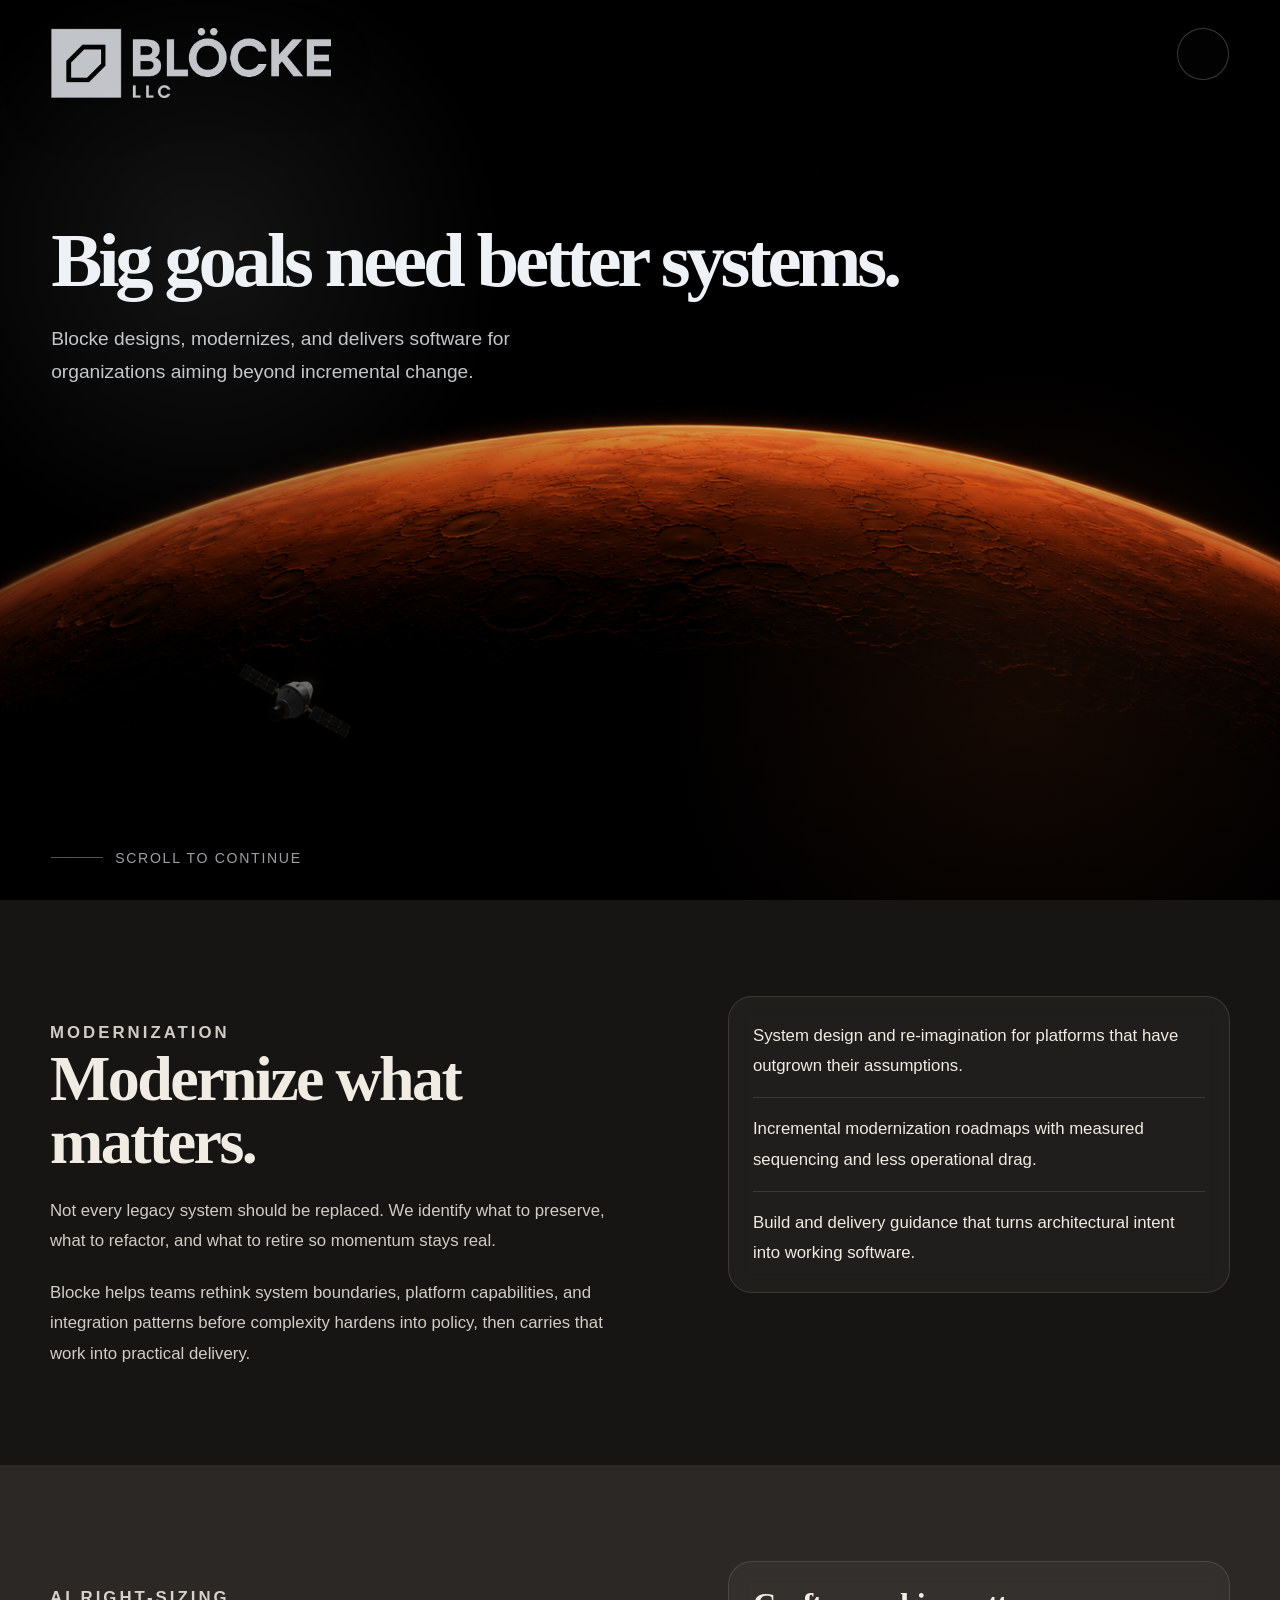
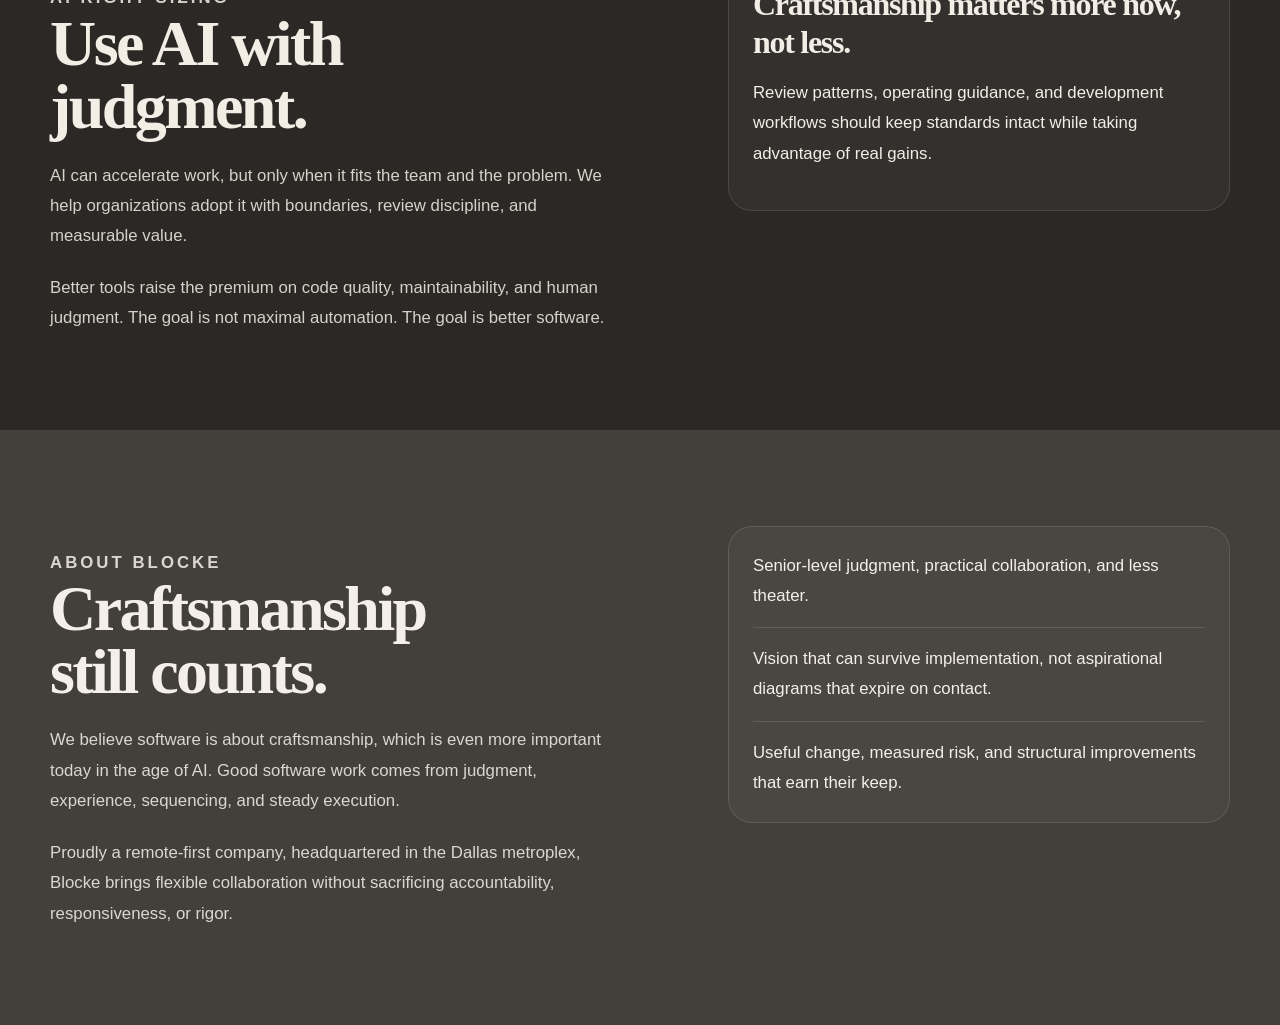
==== index.html @ 916a21bd "initial" ====
<!DOCTYPE html>
<html lang="en">
<head>
  <meta charset="UTF-8">
  <meta name="viewport" content="width=device-width, initial-scale=1.0">
  <title>Blocke, LLC</title>
  <meta name="description" content="Blocke designs, modernizes, and delivers software for organizations aiming beyond incremental change.">
  <style>
    :root {
      --hero-ink: #eef1f5;
      --hero-soft: rgba(238, 241, 245, 0.82);
      --line: rgba(255, 255, 255, 0.22);
      --glass: rgba(10, 10, 12, 0.26);
      --shadow: 0 28px 80px rgba(0, 0, 0, 0.36);
      --section-1: #171513;
      --section-2: #2b2825;
      --section-3: #433f3a;
      --section-4: #676058;
      --ink-dark: #171513;
      --ink-mid: rgba(23, 21, 19, 0.78);
      --content-max: 1180px;
    }

    * {
      box-sizing: border-box;
    }

    html {
      scroll-behavior: smooth;
    }

    body {
      margin: 0;
      min-height: 100vh;
      background: #020202;
      color: var(--hero-ink);
      font-family: "Avenir Next", "Segoe UI", sans-serif;
    }

    a {
      color: inherit;
      text-decoration: none;
    }

    button {
      font: inherit;
      color: inherit;
    }

    .hero {
      position: relative;
      min-height: 100vh;
      overflow: hidden;
      background:
        linear-gradient(180deg, rgba(0, 0, 0, 0.1) 0%, rgba(0, 0, 0, 0.14) 54%, rgba(0, 0, 0, 0.5) 100%),
        linear-gradient(90deg, rgba(0, 0, 0, 0.46) 0%, rgba(0, 0, 0, 0.16) 32%, rgba(0, 0, 0, 0.02) 58%, rgba(0, 0, 0, 0.08) 100%),
        url("assets/mars3.png") center center / cover no-repeat;
    }

    .hero::before {
      content: "";
      position: absolute;
      inset: 0;
      background:
        radial-gradient(circle at 16% 28%, rgba(255, 255, 255, 0.08), transparent 24%),
        radial-gradient(circle at 80% 80%, rgba(229, 99, 38, 0.12), transparent 28%);
      pointer-events: none;
    }

    .hero::after {
      content: "";
      position: absolute;
      inset: 0;
      background: linear-gradient(180deg, rgba(0, 0, 0, 0) 62%, rgba(0, 0, 0, 0.48) 100%);
      pointer-events: none;
    }

    .hero-inner {
      position: relative;
      z-index: 1;
      min-height: 100vh;
      display: flex;
      flex-direction: column;
      justify-content: space-between;
      padding: 28px clamp(22px, 4vw, 52px) 34px;
    }

    .hero-top {
      display: flex;
      align-items: flex-start;
      justify-content: space-between;
      gap: 24px;
    }

    .brand {
      width: min(24vw, 280px);
      min-width: 170px;
      opacity: 0.9;
      filter: drop-shadow(0 10px 28px rgba(0, 0, 0, 0.3));
    }

    .menu-button {
      position: relative;
      z-index: 3;
      display: inline-flex;
      flex-direction: column;
      justify-content: center;
      gap: 6px;
      width: 52px;
      height: 52px;
      padding: 0 14px;
      border: 1px solid var(--line);
      border-radius: 999px;
      background: var(--glass);
      box-shadow: var(--shadow);
      backdrop-filter: blur(14px);
      -webkit-backdrop-filter: blur(14px);
      cursor: pointer;
    }

    .menu-button span {
      display: block;
      height: 1.5px;
      background: var(--hero-ink);
      border-radius: 999px;
      transition: transform 180ms ease, opacity 180ms ease;
    }

    .menu-button[aria-expanded="true"] span:nth-child(1) {
      transform: translateY(7.5px) rotate(45deg);
    }

    .menu-button[aria-expanded="true"] span:nth-child(2) {
      opacity: 0;
    }

    .menu-button[aria-expanded="true"] span:nth-child(3) {
      transform: translateY(-7.5px) rotate(-45deg);
    }

    .menu-panel {
      position: absolute;
      top: 92px;
      right: clamp(22px, 4vw, 52px);
      z-index: 2;
      width: min(320px, calc(100vw - 44px));
      padding: 18px;
      border: 1px solid rgba(255, 255, 255, 0.16);
      border-radius: 24px;
      background: rgba(6, 6, 7, 0.72);
      box-shadow: var(--shadow);
      backdrop-filter: blur(18px);
      -webkit-backdrop-filter: blur(18px);
      opacity: 0;
      pointer-events: none;
      transform: translateY(-8px);
      transition: opacity 180ms ease, transform 180ms ease;
    }

    .menu-panel.is-open {
      opacity: 1;
      pointer-events: auto;
      transform: translateY(0);
    }

    .menu-panel a {
      display: block;
      padding: 13px 14px;
      border-radius: 16px;
      color: rgba(238, 241, 245, 0.92);
      letter-spacing: 0.04em;
      transition: background 160ms ease;
    }

    .menu-panel a:hover {
      background: rgba(255, 255, 255, 0.08);
    }

    .hero-copy {
      max-width: min(980px, 86vw);
      margin-bottom: clamp(100px, 16vh, 180px);
      transform: translateY(-96px);
    }

    h1 {
      margin: 0;
      max-width: none;
      font-family: "Iowan Old Style", "Palatino Linotype", serif;
      font-size: clamp(2.2rem, 6vw, 4.8rem);
      line-height: 1;
      letter-spacing: -0.055em;
      white-space: nowrap;
    }

    .support {
      max-width: 36rem;
      margin: 22px 0 0;
      font-size: clamp(1rem, 1.8vw, 1.2rem);
      line-height: 1.75;
      color: var(--hero-soft);
    }

    .hero-foot {
      display: flex;
      align-items: center;
      gap: 12px;
      font-size: 0.88rem;
      letter-spacing: 0.12em;
      text-transform: uppercase;
      color: rgba(238, 241, 245, 0.66);
    }

    .hero-foot::before {
      content: "";
      width: 52px;
      height: 1px;
      background: rgba(238, 241, 245, 0.34);
    }

    .chapter {
      padding: 96px 24px;
    }

    .chapter-inner {
      width: min(100%, var(--content-max));
      margin: 0 auto;
      display: grid;
      grid-template-columns: minmax(0, 0.95fr) minmax(280px, 0.75fr);
      gap: 42px;
      align-items: start;
    }

    .chapter-copy h2,
    .chapter-quote,
    .teaser-card h3 {
      margin: 0;
      font-family: "Iowan Old Style", "Palatino Linotype", serif;
      letter-spacing: -0.04em;
    }

    .chapter-label {
      margin: 0 0 18px;
      font-size: 0.82rem;
      font-weight: 700;
      letter-spacing: 0.18em;
      text-transform: uppercase;
      opacity: 0.68;
    }

    .chapter-copy h2 {
      max-width: 13ch;
      font-size: clamp(2.4rem, 5vw, 4.3rem);
      line-height: 0.98;
    }

    .chapter-copy p,
    .teaser-card p,
    .chapter-list li {
      font-size: 1.05rem;
      line-height: 1.8;
    }

    .chapter-copy p {
      max-width: 36rem;
      margin: 22px 0 0;
      opacity: 0.86;
    }

    .chapter-side {
      display: grid;
      gap: 18px;
    }

    .chapter-list,
    .teaser-card {
      margin: 0;
      padding: 24px;
      border: 1px solid rgba(255, 255, 255, 0.12);
      border-radius: 24px;
      background: rgba(255, 255, 255, 0.04);
      backdrop-filter: blur(10px);
      -webkit-backdrop-filter: blur(10px);
    }

    .chapter-list {
      list-style: none;
    }

    .chapter-list li + li {
      margin-top: 16px;
      padding-top: 16px;
      border-top: 1px solid rgba(255, 255, 255, 0.12);
    }

    .chapter-quote {
      font-size: clamp(1.4rem, 3vw, 2rem);
      line-height: 1.18;
    }

    .chapter-1 {
      background: var(--section-1);
      color: #f0ebe3;
    }

    .chapter-2 {
      background: var(--section-2);
      color: #f2ede5;
    }

    .chapter-3 {
      background: var(--section-3);
      color: #f4f0e9;
    }

    .chapter-4 {
      background: var(--section-4);
      color: var(--ink-dark);
    }

    .chapter-4 .chapter-copy p,
    .chapter-4 .chapter-label,
    .chapter-4 .teaser-card p {
      color: var(--ink-mid);
      opacity: 1;
    }

    .chapter-4 .chapter-list,
    .chapter-4 .teaser-card {
      border-color: rgba(23, 21, 19, 0.14);
      background: rgba(255, 255, 255, 0.24);
    }

    .chapter-4 .chapter-list li + li {
      border-top-color: rgba(23, 21, 19, 0.12);
    }

    @media (max-width: 860px) {
      .hero {
        background-position: 58% center;
      }

      .hero-inner {
        padding-top: 22px;
      }

      .brand {
        width: min(48vw, 220px);
        min-width: 140px;
      }

      .menu-panel {
        top: 84px;
      }

      .hero-copy {
        max-width: 100%;
      }

      h1 {
        white-space: normal;
      }

      .chapter {
        padding: 72px 22px;
      }

      .chapter-inner {
        grid-template-columns: 1fr;
      }
    }
  </style>
</head>
<body>
  <main class="hero" id="top">
    <div class="hero-inner">
      <div class="hero-top">
        <img class="brand" src="assets/logo-overlay-light.png" alt="Blocke, LLC">
        <button class="menu-button" type="button" aria-label="Open menu" aria-expanded="false" aria-controls="menu-panel">
          <span></span>
          <span></span>
          <span></span>
        </button>
      </div>

      <nav class="menu-panel" id="menu-panel" aria-label="Section navigation">
        <a href="#modernization">Modernize what matters</a>
        <a href="#ai">Use AI with judgment</a>
        <a href="#about">Craftsmanship still counts</a>
      </nav>

      <section class="hero-copy" aria-label="Introduction">
        <h1>Big goals need better systems.</h1>
        <p class="support">
          Blocke designs, modernizes, and delivers software for organizations aiming
          beyond incremental change.
        </p>
      </section>

      <a class="hero-foot" href="#modernization">Scroll to continue</a>
    </div>
  </main>

  <section class="chapter chapter-1" id="modernization">
    <div class="chapter-inner">
      <div class="chapter-copy">
        <p class="chapter-label">Modernization</p>
        <h2>Modernize what matters.</h2>
        <p>
          Not every legacy system should be replaced. We identify what to preserve, what to refactor,
          and what to retire so momentum stays real.
        </p>
        <p>
          Blocke helps teams rethink system boundaries, platform capabilities, and integration patterns
          before complexity hardens into policy, then carries that work into practical delivery.
        </p>
      </div>
      <div class="chapter-side">
        <ul class="chapter-list">
          <li>System design and re-imagination for platforms that have outgrown their assumptions.</li>
          <li>Incremental modernization roadmaps with measured sequencing and less operational drag.</li>
          <li>Build and delivery guidance that turns architectural intent into working software.</li>
        </ul>
      </div>
    </div>
  </section>

  <section class="chapter chapter-2" id="ai">
    <div class="chapter-inner">
      <div class="chapter-copy">
        <p class="chapter-label">AI Right-Sizing</p>
        <h2>Use AI with judgment.</h2>
        <p>
          AI can accelerate work, but only when it fits the team and the problem. We help organizations
          adopt it with boundaries, review discipline, and measurable value.
        </p>
        <p>
          Better tools raise the premium on code quality, maintainability, and human judgment. The goal
          is not maximal automation. The goal is better software.
        </p>
      </div>
      <div class="chapter-side">
        <div class="teaser-card">
          <h3 class="chapter-quote">Craftsmanship matters more now, not less.</h3>
          <p>
            Review patterns, operating guidance, and development workflows should keep standards intact
            while taking advantage of real gains.
          </p>
        </div>
      </div>
    </div>
  </section>

  <section class="chapter chapter-3" id="about">
    <div class="chapter-inner">
      <div class="chapter-copy">
        <p class="chapter-label">About Blocke</p>
        <h2>Craftsmanship still counts.</h2>
        <p>
          We believe software is about craftsmanship, which is even more important today in the age of AI.
          Good software work comes from judgment, experience, sequencing, and steady execution.
        </p>
        <p>
          Proudly a remote-first company, headquartered in the Dallas metroplex, Blocke brings flexible
          collaboration without sacrificing accountability, responsiveness, or rigor.
        </p>
      </div>
      <div class="chapter-side">
        <ul class="chapter-list">
          <li>Senior-level judgment, practical collaboration, and less theater.</li>
          <li>Vision that can survive implementation, not aspirational diagrams that expire on contact.</li>
          <li>Useful change, measured risk, and structural improvements that earn their keep.</li>
        </ul>
      </div>
    </div>
  </section>

  <script>
    const button = document.querySelector(".menu-button");
    const panel = document.querySelector(".menu-panel");
    const links = document.querySelectorAll(".menu-panel a");

    if (button && panel) {
      button.addEventListener("click", () => {
        const next = button.getAttribute("aria-expanded") !== "true";
        button.setAttribute("aria-expanded", String(next));
        panel.classList.toggle("is-open", next);
      });

      links.forEach((link) => {
        link.addEventListener("click", () => {
          button.setAttribute("aria-expanded", "false");
          panel.classList.remove("is-open");
        });
      });

      document.addEventListener("click", (event) => {
        if (!panel.contains(event.target) && !button.contains(event.target)) {
          button.setAttribute("aria-expanded", "false");
          panel.classList.remove("is-open");
        }
      });
    }
  </script>
</body>
</html>
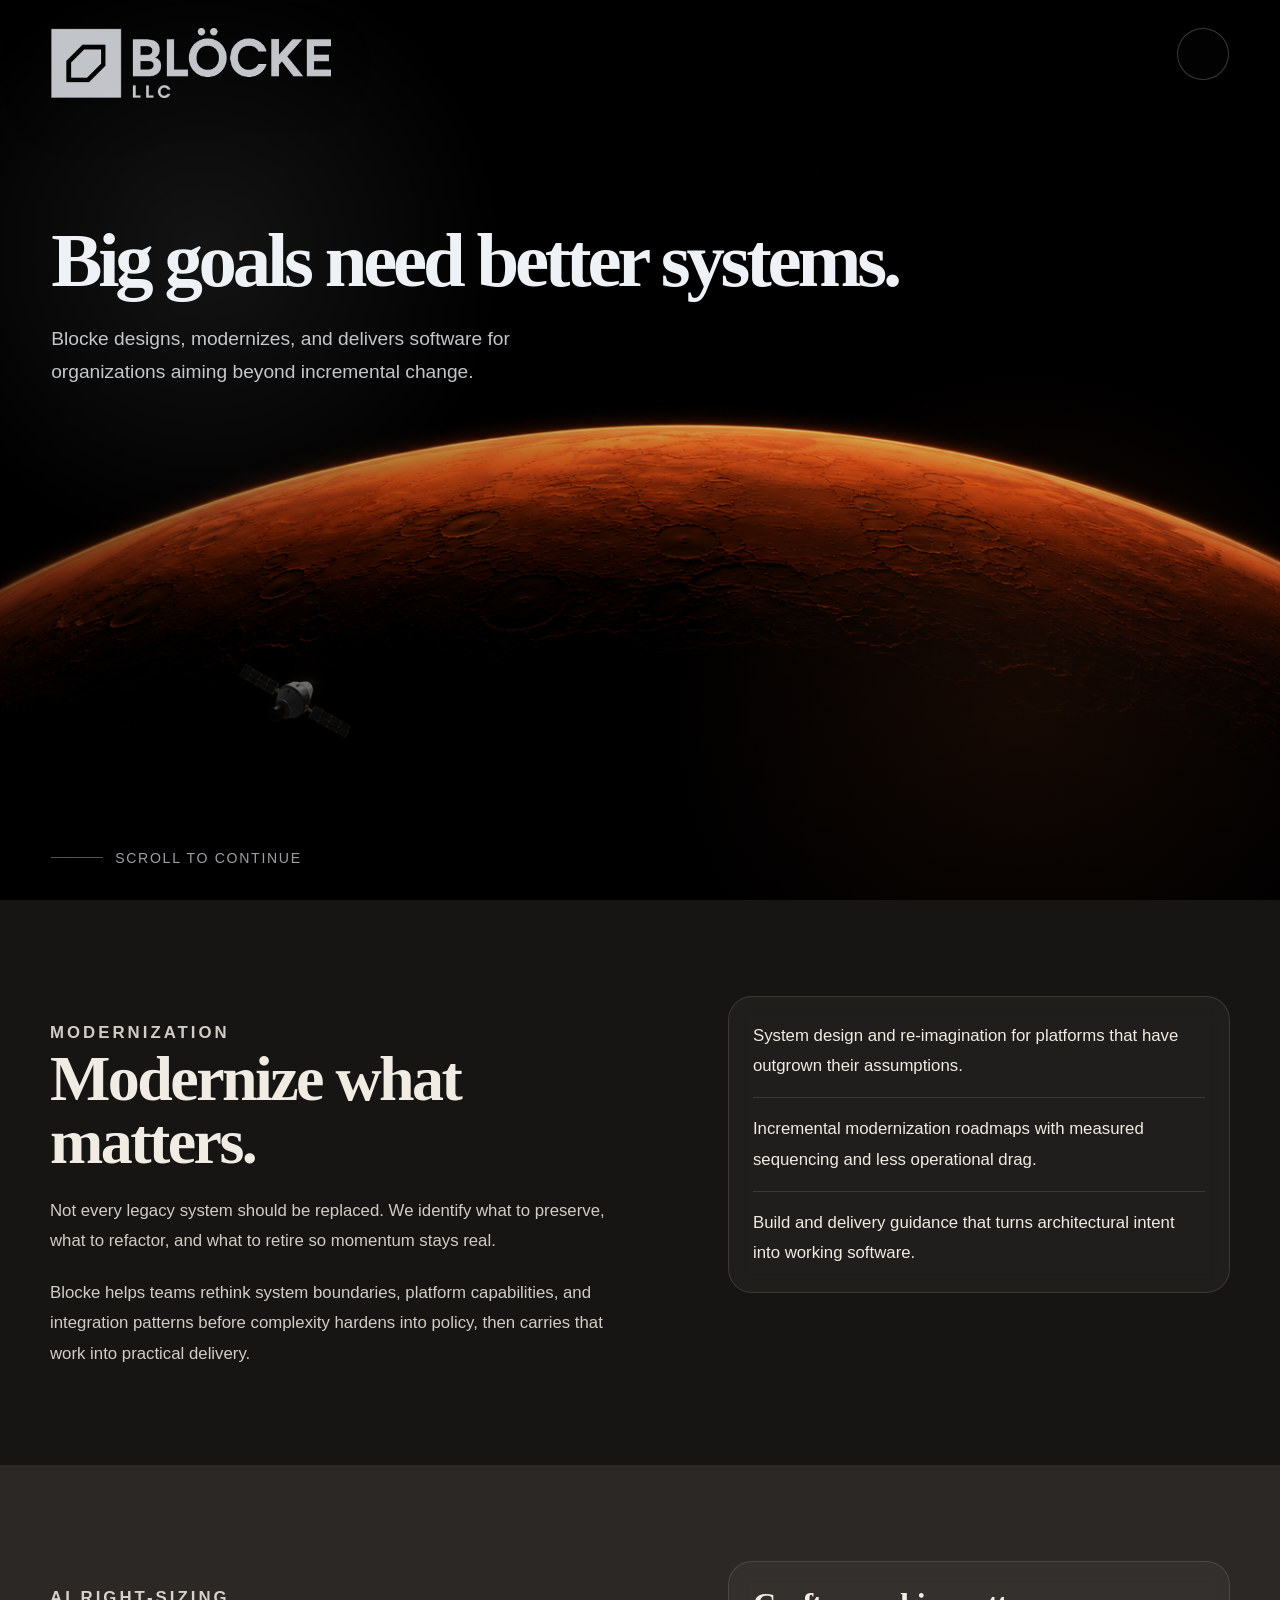
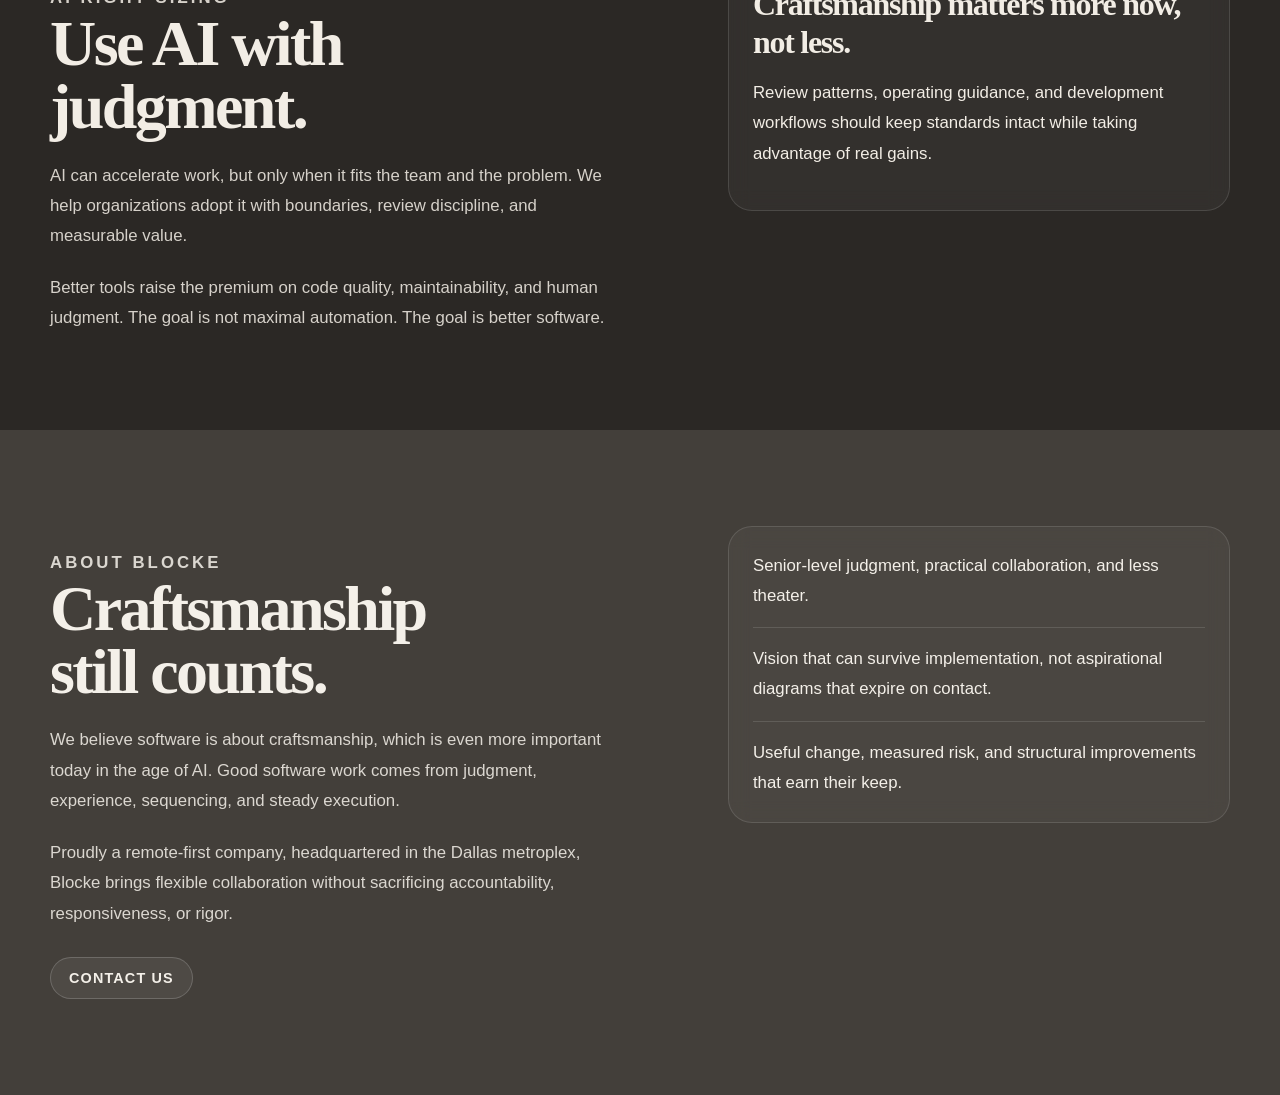
==== commit 1071dd1c: "add contact us" ====
--- a/index.html
+++ b/index.html
@@ -266,6 +266,26 @@
       opacity: 0.86;
     }
 
+    .chapter-action {
+      display: inline-flex;
+      align-items: center;
+      margin-top: 28px;
+      padding: 12px 18px;
+      border: 1px solid rgba(255, 255, 255, 0.18);
+      border-radius: 999px;
+      background: rgba(255, 255, 255, 0.06);
+      font-size: 0.9rem;
+      font-weight: 700;
+      letter-spacing: 0.08em;
+      text-transform: uppercase;
+      transition: background 160ms ease, border-color 160ms ease;
+    }
+
+    .chapter-action:hover {
+      background: rgba(255, 255, 255, 0.1);
+      border-color: rgba(255, 255, 255, 0.28);
+    }
+
     .chapter-side {
       display: grid;
       gap: 18px;
@@ -332,6 +352,16 @@
 
     .chapter-4 .chapter-list li + li {
       border-top-color: rgba(23, 21, 19, 0.12);
+    }
+
+    .chapter-4 .chapter-action {
+      border-color: rgba(23, 21, 19, 0.16);
+      background: rgba(255, 255, 255, 0.3);
+    }
+
+    .chapter-4 .chapter-action:hover {
+      background: rgba(255, 255, 255, 0.42);
+      border-color: rgba(23, 21, 19, 0.24);
     }
 
     @media (max-width: 860px) {
@@ -463,6 +493,7 @@
           Proudly a remote-first company, headquartered in the Dallas metroplex, Blocke brings flexible
           collaboration without sacrificing accountability, responsiveness, or rigor.
         </p>
+        <a class="chapter-action" href="mailto:gzoller@blocke.co">Contact us</a>
       </div>
       <div class="chapter-side">
         <ul class="chapter-list">
